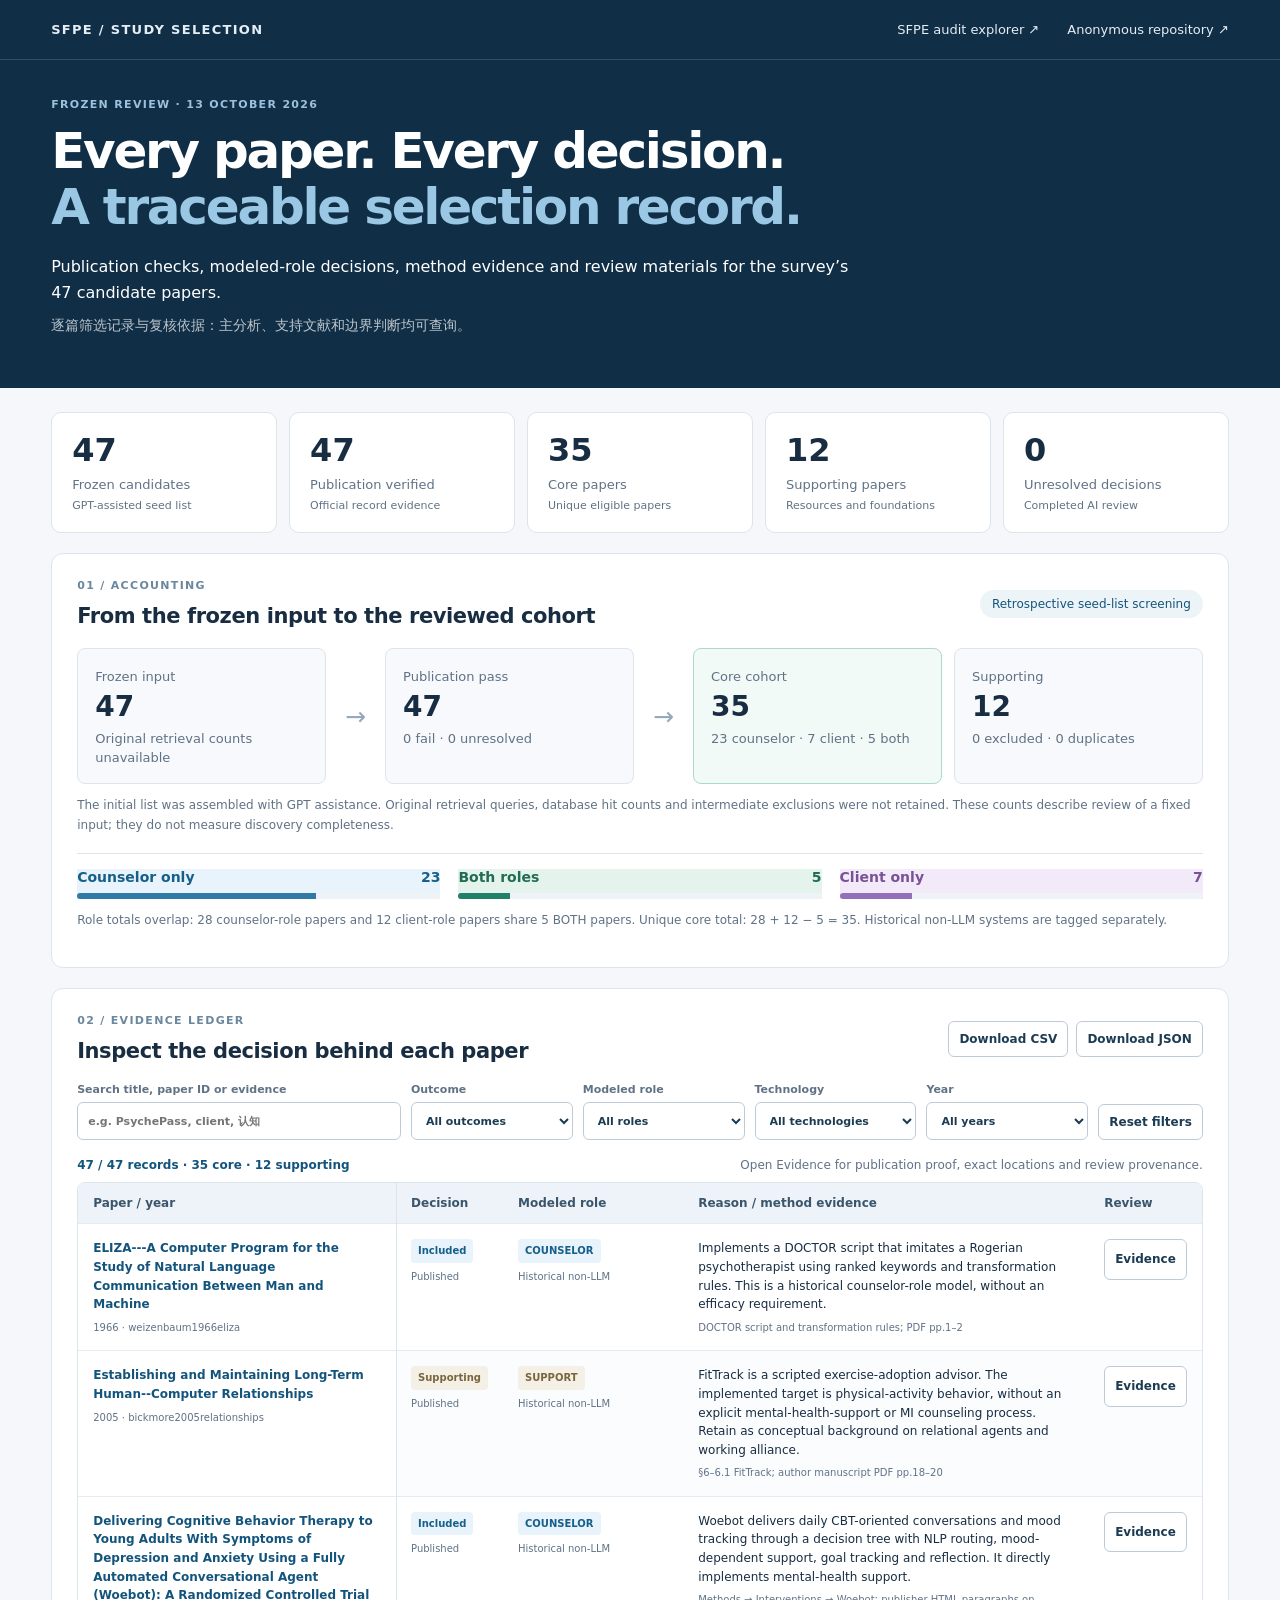
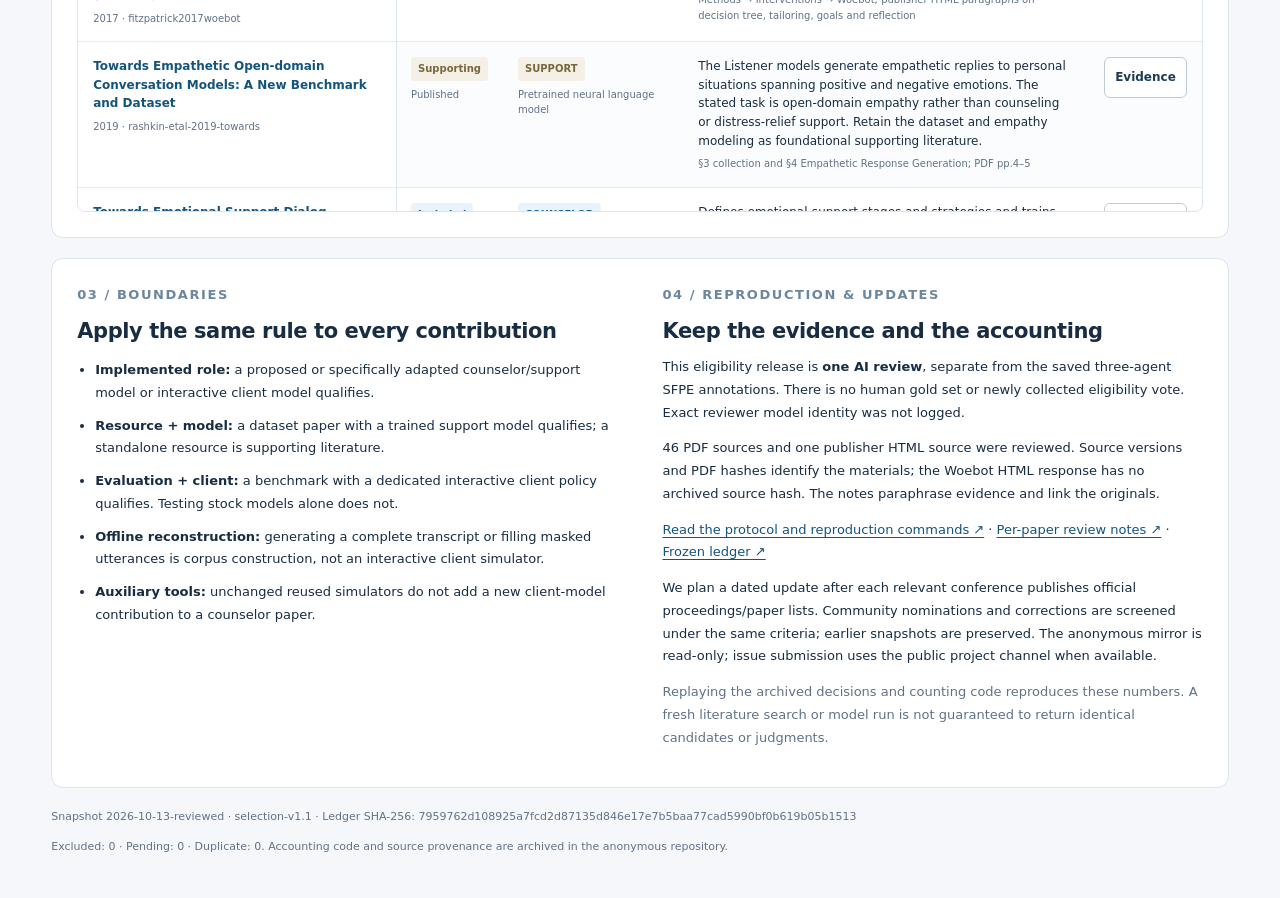
==== docs/selection.html @ 625fa28b "Publish completed eligibility review and visual screening evidence" ====
<!doctype html>
<html lang="en"><head><meta charset="utf-8"><meta name="viewport" content="width=device-width, initial-scale=1"><meta name="description" content="Frozen, evidence-backed study selection ledger for the counseling survey."><title>Study Selection · SFPE Survey</title><link rel="stylesheet" href="selection.css"></head>
<body>
<header><nav><a class="brand" href="selection.html">SFPE / STUDY SELECTION</a><a href="index.html">SFPE audit explorer ↗</a><a href="https://anonymous.4open.science/r/SFPE-Counseling-Audit/" target="_blank" rel="noopener noreferrer">Anonymous repository ↗</a></nav>
<div class="intro"><p class="eyebrow">FROZEN REVIEW · 13 OCTOBER 2026</p><h1>Every paper. Every decision.<br><span>A traceable selection record.</span></h1><p>Publication checks, modeled-role decisions, method evidence and review materials for the survey’s 47 candidate papers.</p><p class="zh">逐篇筛选记录与复核依据：主分析、支持文献和边界判断均可查询。</p></div></header>
<main>
<section id="stats" class="stats" aria-label="Screening summary"></section>
<section class="panel"><div class="section-heading"><div><p class="eyebrow">01 / ACCOUNTING</p><h2>From the frozen input to the reviewed cohort</h2></div><span class="pill">Retrospective seed-list screening</span></div><div id="flow" class="flow"></div><p class="note">The initial list was assembled with GPT assistance. Original retrieval queries, database hit counts and intermediate exclusions were not retained. These counts describe review of a fixed input; they do not measure discovery completeness.</p><div id="roles" class="roles" aria-label="Exclusive role counts"></div><p class="note">Role totals overlap: 28 counselor-role papers and 12 client-role papers share 5 BOTH papers. Unique core total: 28 + 12 − 5 = 35. Historical non-LLM systems are tagged separately.</p></section>
<section class="panel"><div class="section-heading"><div><p class="eyebrow">02 / EVIDENCE LEDGER</p><h2>Inspect the decision behind each paper</h2></div><div class="downloads"><a class="download" href="data/selection.csv" download="screening-2026-10-13-reviewed.csv">Download CSV</a><a class="download" href="data/selection.json" download="selection-2026-10-13-reviewed.json">Download JSON</a></div></div>
<div class="controls"><label class="search">Search title, paper ID or evidence<input id="search" type="search" placeholder="e.g. PsychePass, client, 认知"></label><label>Outcome<select id="outcome"><option value="">All outcomes</option></select></label><label>Modeled role<select id="role"><option value="">All roles</option></select></label><label>Technology<select id="technology"><option value="">All technologies</option></select></label><label>Year<select id="year"><option value="">All years</option></select></label><button id="reset">Reset filters</button></div>
<div class="table-meta"><strong id="count">Loading records…</strong><span>Open Evidence for publication proof, exact locations and review provenance.</span></div><div class="table-wrap"><table><thead><tr><th>Paper / year</th><th>Decision</th><th>Modeled role</th><th>Reason / method evidence</th><th>Review</th></tr></thead><tbody id="rows"></tbody></table></div><noscript>This page requires JavaScript. Download the screening ledger through the anonymous repository.</noscript></section>
<section class="panel two-col"><div><p class="eyebrow">03 / BOUNDARIES</p><h2>Apply the same rule to every contribution</h2><ul><li><strong>Implemented role:</strong> a proposed or specifically adapted counselor/support model or interactive client model qualifies.</li><li><strong>Resource + model:</strong> a dataset paper with a trained support model qualifies; a standalone resource is supporting literature.</li><li><strong>Evaluation + client:</strong> a benchmark with a dedicated interactive client policy qualifies. Testing stock models alone does not.</li><li><strong>Offline reconstruction:</strong> generating a complete transcript or filling masked utterances is corpus construction, not an interactive client simulator.</li><li><strong>Auxiliary tools:</strong> unchanged reused simulators do not add a new client-model contribution to a counselor paper.</li></ul></div><div><p class="eyebrow">04 / REPRODUCTION & UPDATES</p><h2>Keep the evidence and the accounting</h2><p>This eligibility release is <strong>one AI review</strong>, separate from the saved three-agent SFPE annotations. There is no human gold set or newly collected eligibility vote. Exact reviewer model identity was not logged.</p><p>46 PDF sources and one publisher HTML source were reviewed. Source versions and PDF hashes identify the materials; the Woebot HTML response has no archived source hash. The notes paraphrase evidence and link the originals.</p><p><a href="selection_protocol.md">Read the protocol and reproduction commands ↗</a> · <a id="notes-link" href="#">Per-paper review notes ↗</a> · <a id="ledger-link" href="#">Frozen ledger ↗</a></p><p>We plan a dated update after each relevant conference publishes official proceedings/paper lists. Community nominations and corrections are screened under the same criteria; earlier snapshots are preserved. The anonymous mirror is read-only; issue submission uses the public project channel when available.</p><p class="note">Replaying the archived decisions and counting code reproduces these numbers. A fresh literature search or model run is not guaranteed to return identical candidates or judgments.</p></div></section>
<footer id="provenance"></footer>
</main>
<dialog id="detail"><form method="dialog"><button class="close" aria-label="Close evidence">×</button></form><div id="detail-content"></div></dialog>
<script src="data/selection.js"></script><script src="selection.js"></script>
</body></html>
---- docs/selection.css ----
:root{font-family:Inter,ui-sans-serif,system-ui,-apple-system,BlinkMacSystemFont,"Segoe UI",sans-serif;color:#182d42;background:#f5f7fa;--blue:#13547d;--muted:#607286;--line:#dce4ec}*{box-sizing:border-box}body{margin:0}a{color:var(--blue);text-underline-offset:3px}header{background:#102f47;color:#fff}nav{display:flex;gap:28px;align-items:center;padding:22px max(4vw,24px);border-bottom:1px solid #ffffff25;font-size:13px}nav a{color:#e5edf5;text-decoration:none}.brand{font-weight:800;letter-spacing:.1em;margin-right:auto}.intro{padding:38px max(4vw,24px) 44px;max-width:1150px}.eyebrow{font-size:11px;font-weight:800;letter-spacing:.12em;margin:0 0 12px;color:#6b879e}header .eyebrow{color:#9dc1dc}h1{font-size:clamp(32px,4vw,50px);line-height:1.12;letter-spacing:-.045em;margin:0 0 19px}h1 span{color:#9ac7e3}.intro>p:not(.eyebrow){font-size:16px;line-height:1.65;max-width:800px;margin:7px 0}.zh{opacity:.72;font-size:14px!important}main{padding:24px max(4vw,24px) 30px;margin:auto;max-width:1600px}.stats{display:grid;grid-template-columns:repeat(5,1fr);gap:12px;margin-bottom:20px}.stat{background:#fff;border:1px solid var(--line);border-radius:10px;padding:20px}.stat strong{display:block;font-size:32px;line-height:1.1;margin-bottom:6px}.stat span{color:var(--muted);font-size:13px}.stat small{display:block;color:var(--muted);font-size:11px;margin-top:6px}.panel{padding:25px;border:1px solid var(--line);border-radius:12px;background:#fff;margin-bottom:20px}.section-heading{display:flex;justify-content:space-between;gap:18px;align-items:center;margin-bottom:20px}h2{font-size:21px;letter-spacing:-.02em;margin:0}.pill{padding:7px 12px;background:#edf4f8;color:var(--blue);border-radius:20px;font-size:12px;white-space:nowrap}.flow{display:grid;grid-template-columns:1fr 35px 1fr 35px 1fr 1fr;gap:12px;align-items:stretch}.step{background:#f7f9fc;border:1px solid var(--line);padding:17px;border-radius:8px}.step strong{font-size:28px;display:block;margin:5px 0}.step span{font-size:13px;color:var(--muted)}.step.core{border-color:#acd9c9;background:#f1faf6}.arrow{align-self:center;text-align:center;color:#93a8bb;font-size:25px}.note{font-size:12px;line-height:1.65;color:var(--muted)}.roles{display:flex;gap:18px;flex-wrap:wrap;border-top:1px solid var(--line);padding-top:15px;margin-top:17px}.role-stat{flex:1;min-width:190px}.role-stat strong{font-size:14px;display:flex;justify-content:space-between}.bar{height:6px;background:#eff3f7;margin-top:8px;border-radius:8px;overflow:hidden}.bar i{height:100%;display:block;background:#307ba6}.role-stat.CLIENT .bar i{background:#9570ba}.role-stat.BOTH .bar i{background:#21806a}.controls{display:grid;grid-template-columns:minmax(220px,2fr) repeat(4,minmax(100px,1fr)) auto;gap:10px;align-items:end}label{display:grid;gap:6px;font-size:11px;font-weight:750;color:var(--muted)}input,select,button{font:inherit;border:1px solid #bdcbd8;border-radius:6px;padding:10px;background:#fff;color:#1c3c54}input,select{width:100%;height:38px}button{cursor:pointer;font-size:12px;font-weight:700}button:hover{background:#edf4f8}.downloads{display:flex;gap:8px}.table-meta{display:flex;justify-content:space-between;gap:20px;margin:18px 0 10px;font-size:12px;color:var(--muted)}#count{color:var(--blue)}.table-wrap{overflow:auto;max-height:630px;border:1px solid var(--line);border-radius:8px}table{border-collapse:separate;border-spacing:0;width:100%;font-size:12px}th{position:sticky;top:0;background:#edf3f8;color:#3a556c;text-align:left;padding:13px 15px;z-index:1}td{padding:15px;vertical-align:top;border-top:1px solid #e4ebf2;line-height:1.55}tbody tr:nth-child(even){background:#fbfcfe}td:first-child{min-width:235px;max-width:360px}td:nth-child(4){min-width:280px;max-width:470px}.paper-title{font-weight:750;text-decoration:none}.sub{display:block;color:var(--muted);margin-top:6px;font-size:10px}.badge{display:inline-block;font-size:10px;font-weight:800;border-radius:4px;padding:4px 7px;white-space:nowrap;background:#edf2f7;color:#526d82}.Included,.COUNSELOR{background:#e8f3fb;color:#155f8a}.CLIENT{background:#f2eaf8;color:#795196}.BOTH{background:#e4f4ed;color:#216c54}.Supporting,.SUPPORT{background:#f4f0e6;color:#7a663e}.two-col{display:grid;grid-template-columns:1fr 1fr;gap:45px}.two-col p,.two-col li{font-size:13px;line-height:1.75}.two-col ul{padding-left:18px}.two-col li{margin-bottom:10px}footer{font-size:11px;line-height:1.7;color:var(--muted);overflow-wrap:anywhere}dialog{border:1px solid var(--line);border-radius:14px;width:min(880px,94vw);max-height:90vh;padding:30px;box-shadow:0 30px 100px #0f304633;color:#1c3044}dialog::backdrop{background:#122d4766}.close{float:right;font-size:25px;padding:0 8px;line-height:1.25;border:0}dialog h2{margin:10px 35px 10px 0;line-height:1.4}dialog h3{font-size:15px;margin:25px 0 7px}dialog p{font-size:13px;line-height:1.7;margin:7px 0}dialog code{font-size:11px;overflow-wrap:anywhere;word-break:break-all}dialog .box{padding:14px;background:#f6f8fb;border:1px solid var(--line);border-radius:7px;margin:12px 0}dialog .zh{color:#52697d;opacity:1}.empty{text-align:center;padding:45px;color:var(--muted)}@media(max-width:1000px){.controls{grid-template-columns:repeat(3,1fr)}.flow{grid-template-columns:1fr 25px 1fr 25px 1fr}.flow .step:last-child{grid-column:5}.stats{gap:8px}.stat{padding:15px}.two-col{gap:25px}}@media(max-width:650px){nav{gap:13px;flex-wrap:wrap}.brand{width:100%}.stats{grid-template-columns:repeat(2,1fr)}.stat:last-child{grid-column:1/-1}.panel{padding:18px}.flow{grid-template-columns:1fr 1fr}.arrow{display:none}.flow .step:last-child{grid-column:auto}.controls{grid-template-columns:1fr 1fr}.search{grid-column:1/-1}.section-heading{align-items:start;flex-direction:column}.two-col{grid-template-columns:1fr}.table-meta{display:block}.table-meta span{display:block;margin-top:7px}main{padding:18px}.intro{padding:32px 24px}.downloads{flex-wrap:wrap}}

.download{display:inline-block;border:1px solid #bdcbd8;border-radius:6px;padding:10px;color:#1c3c54;text-decoration:none;font-size:12px;font-weight:700}.download:hover{background:#edf4f8}th:first-child,td:first-child{position:sticky;left:0;background:#fff;box-shadow:1px 0 #dce4ec}th:first-child{background:#edf3f8;z-index:2}
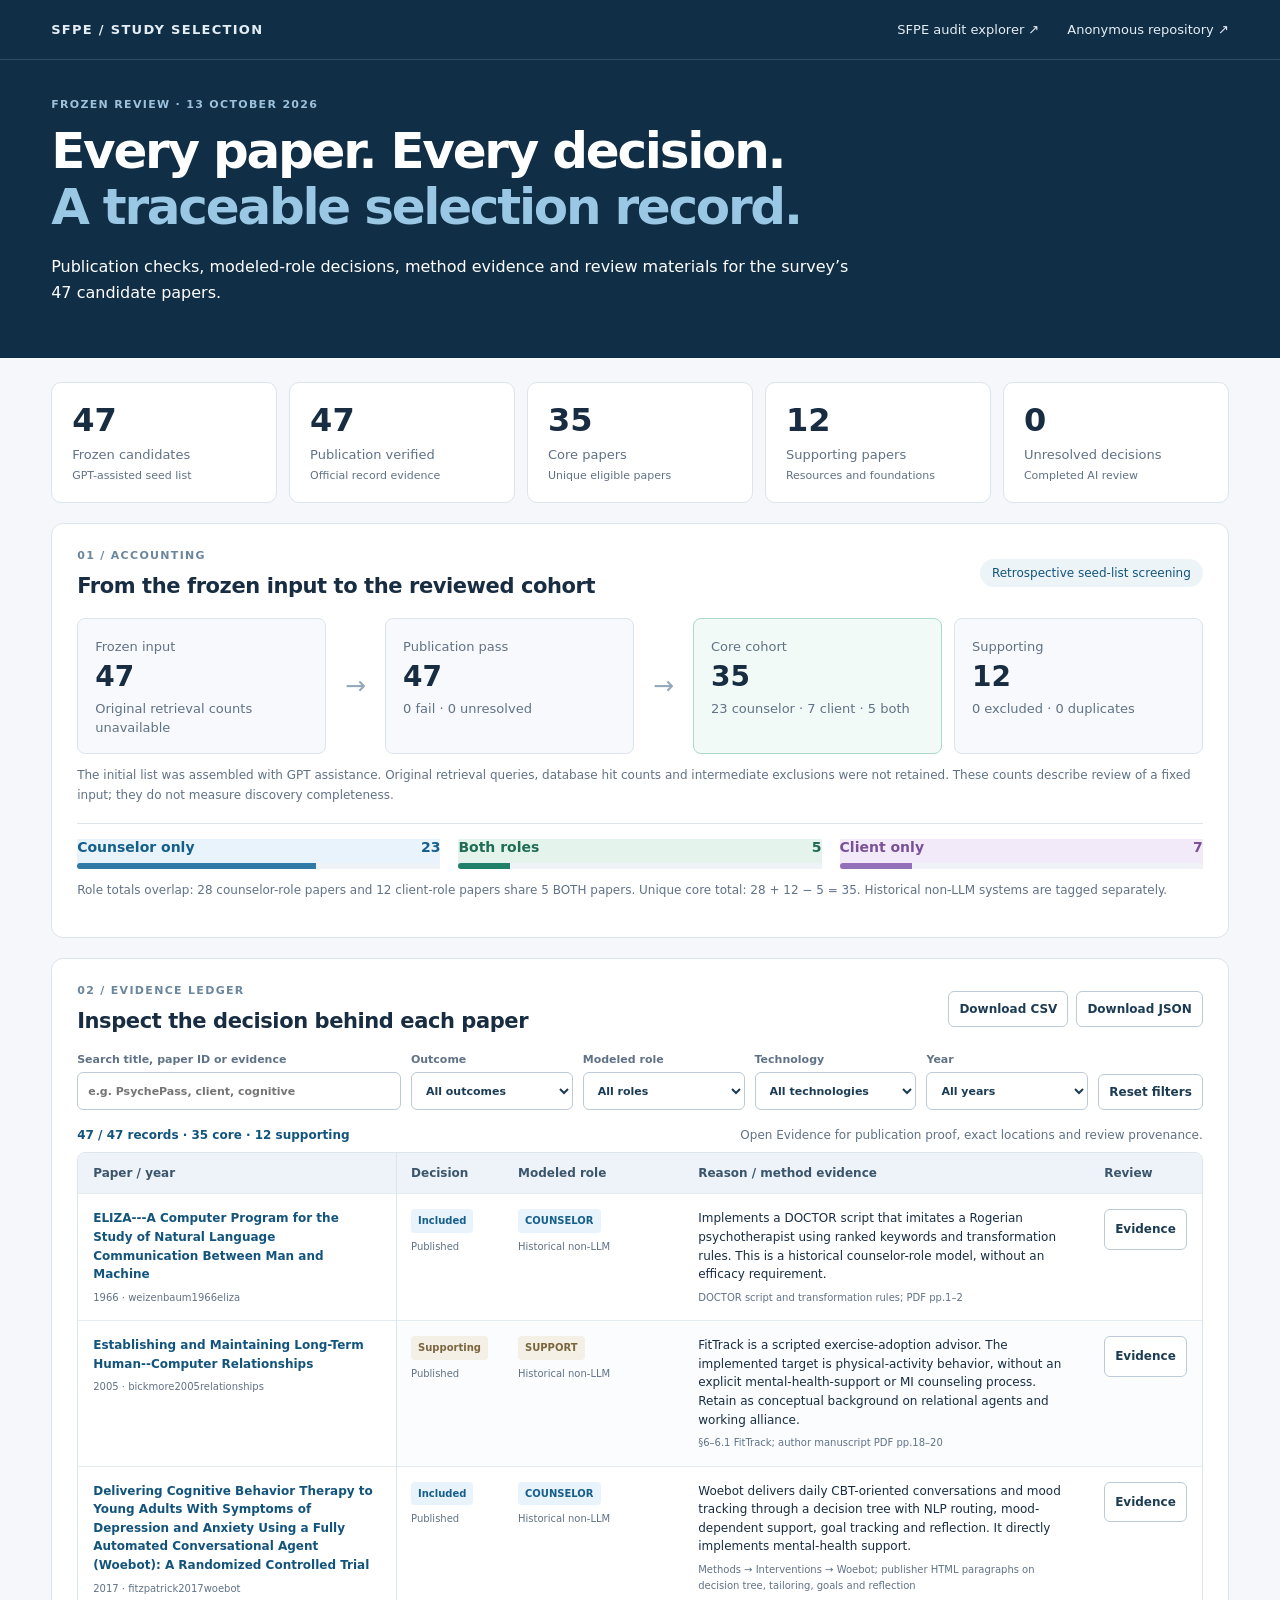
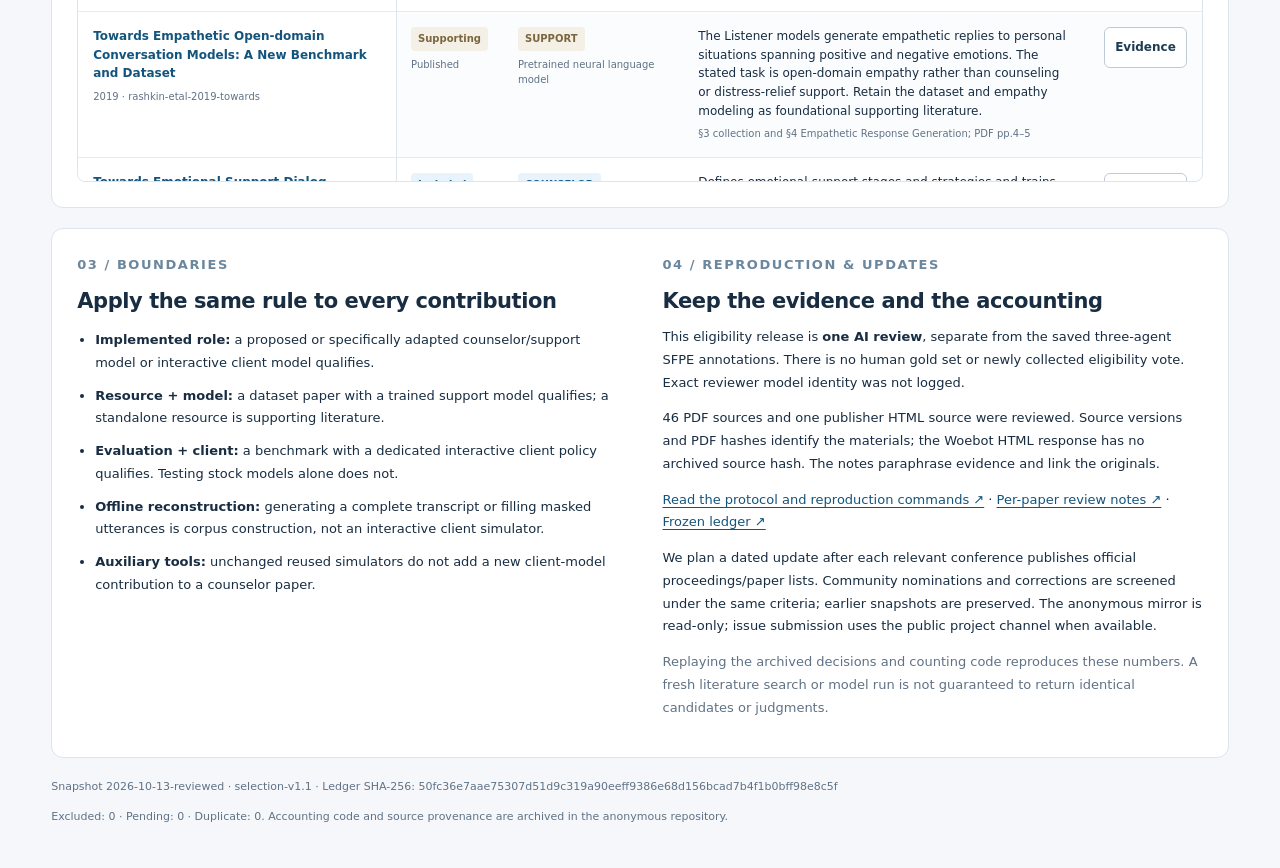
==== commit 3a0c1084: "Use English throughout screening and annotation explorers" ====
--- a/docs/selection.html
+++ b/docs/selection.html
@@ -2,12 +2,12 @@
 <html lang="en"><head><meta charset="utf-8"><meta name="viewport" content="width=device-width, initial-scale=1"><meta name="description" content="Frozen, evidence-backed study selection ledger for the counseling survey."><title>Study Selection · SFPE Survey</title><link rel="stylesheet" href="selection.css"></head>
 <body>
 <header><nav><a class="brand" href="selection.html">SFPE / STUDY SELECTION</a><a href="index.html">SFPE audit explorer ↗</a><a href="https://anonymous.4open.science/r/SFPE-Counseling-Audit/" target="_blank" rel="noopener noreferrer">Anonymous repository ↗</a></nav>
-<div class="intro"><p class="eyebrow">FROZEN REVIEW · 13 OCTOBER 2026</p><h1>Every paper. Every decision.<br><span>A traceable selection record.</span></h1><p>Publication checks, modeled-role decisions, method evidence and review materials for the survey’s 47 candidate papers.</p><p class="zh">逐篇筛选记录与复核依据：主分析、支持文献和边界判断均可查询。</p></div></header>
+<div class="intro"><p class="eyebrow">FROZEN REVIEW · 13 OCTOBER 2026</p><h1>Every paper. Every decision.<br><span>A traceable selection record.</span></h1><p>Publication checks, modeled-role decisions, method evidence and review materials for the survey’s 47 candidate papers.</p></div></header>
 <main>
 <section id="stats" class="stats" aria-label="Screening summary"></section>
 <section class="panel"><div class="section-heading"><div><p class="eyebrow">01 / ACCOUNTING</p><h2>From the frozen input to the reviewed cohort</h2></div><span class="pill">Retrospective seed-list screening</span></div><div id="flow" class="flow"></div><p class="note">The initial list was assembled with GPT assistance. Original retrieval queries, database hit counts and intermediate exclusions were not retained. These counts describe review of a fixed input; they do not measure discovery completeness.</p><div id="roles" class="roles" aria-label="Exclusive role counts"></div><p class="note">Role totals overlap: 28 counselor-role papers and 12 client-role papers share 5 BOTH papers. Unique core total: 28 + 12 − 5 = 35. Historical non-LLM systems are tagged separately.</p></section>
 <section class="panel"><div class="section-heading"><div><p class="eyebrow">02 / EVIDENCE LEDGER</p><h2>Inspect the decision behind each paper</h2></div><div class="downloads"><a class="download" href="data/selection.csv" download="screening-2026-10-13-reviewed.csv">Download CSV</a><a class="download" href="data/selection.json" download="selection-2026-10-13-reviewed.json">Download JSON</a></div></div>
-<div class="controls"><label class="search">Search title, paper ID or evidence<input id="search" type="search" placeholder="e.g. PsychePass, client, 认知"></label><label>Outcome<select id="outcome"><option value="">All outcomes</option></select></label><label>Modeled role<select id="role"><option value="">All roles</option></select></label><label>Technology<select id="technology"><option value="">All technologies</option></select></label><label>Year<select id="year"><option value="">All years</option></select></label><button id="reset">Reset filters</button></div>
+<div class="controls"><label class="search">Search title, paper ID or evidence<input id="search" type="search" placeholder="e.g. PsychePass, client, cognitive"></label><label>Outcome<select id="outcome"><option value="">All outcomes</option></select></label><label>Modeled role<select id="role"><option value="">All roles</option></select></label><label>Technology<select id="technology"><option value="">All technologies</option></select></label><label>Year<select id="year"><option value="">All years</option></select></label><button id="reset">Reset filters</button></div>
 <div class="table-meta"><strong id="count">Loading records…</strong><span>Open Evidence for publication proof, exact locations and review provenance.</span></div><div class="table-wrap"><table><thead><tr><th>Paper / year</th><th>Decision</th><th>Modeled role</th><th>Reason / method evidence</th><th>Review</th></tr></thead><tbody id="rows"></tbody></table></div><noscript>This page requires JavaScript. Download the screening ledger through the anonymous repository.</noscript></section>
 <section class="panel two-col"><div><p class="eyebrow">03 / BOUNDARIES</p><h2>Apply the same rule to every contribution</h2><ul><li><strong>Implemented role:</strong> a proposed or specifically adapted counselor/support model or interactive client model qualifies.</li><li><strong>Resource + model:</strong> a dataset paper with a trained support model qualifies; a standalone resource is supporting literature.</li><li><strong>Evaluation + client:</strong> a benchmark with a dedicated interactive client policy qualifies. Testing stock models alone does not.</li><li><strong>Offline reconstruction:</strong> generating a complete transcript or filling masked utterances is corpus construction, not an interactive client simulator.</li><li><strong>Auxiliary tools:</strong> unchanged reused simulators do not add a new client-model contribution to a counselor paper.</li></ul></div><div><p class="eyebrow">04 / REPRODUCTION & UPDATES</p><h2>Keep the evidence and the accounting</h2><p>This eligibility release is <strong>one AI review</strong>, separate from the saved three-agent SFPE annotations. There is no human gold set or newly collected eligibility vote. Exact reviewer model identity was not logged.</p><p>46 PDF sources and one publisher HTML source were reviewed. Source versions and PDF hashes identify the materials; the Woebot HTML response has no archived source hash. The notes paraphrase evidence and link the originals.</p><p><a href="selection_protocol.md">Read the protocol and reproduction commands ↗</a> · <a id="notes-link" href="#">Per-paper review notes ↗</a> · <a id="ledger-link" href="#">Frozen ledger ↗</a></p><p>We plan a dated update after each relevant conference publishes official proceedings/paper lists. Community nominations and corrections are screened under the same criteria; earlier snapshots are preserved. The anonymous mirror is read-only; issue submission uses the public project channel when available.</p><p class="note">Replaying the archived decisions and counting code reproduces these numbers. A fresh literature search or model run is not guaranteed to return identical candidates or judgments.</p></div></section>
 <footer id="provenance"></footer>
